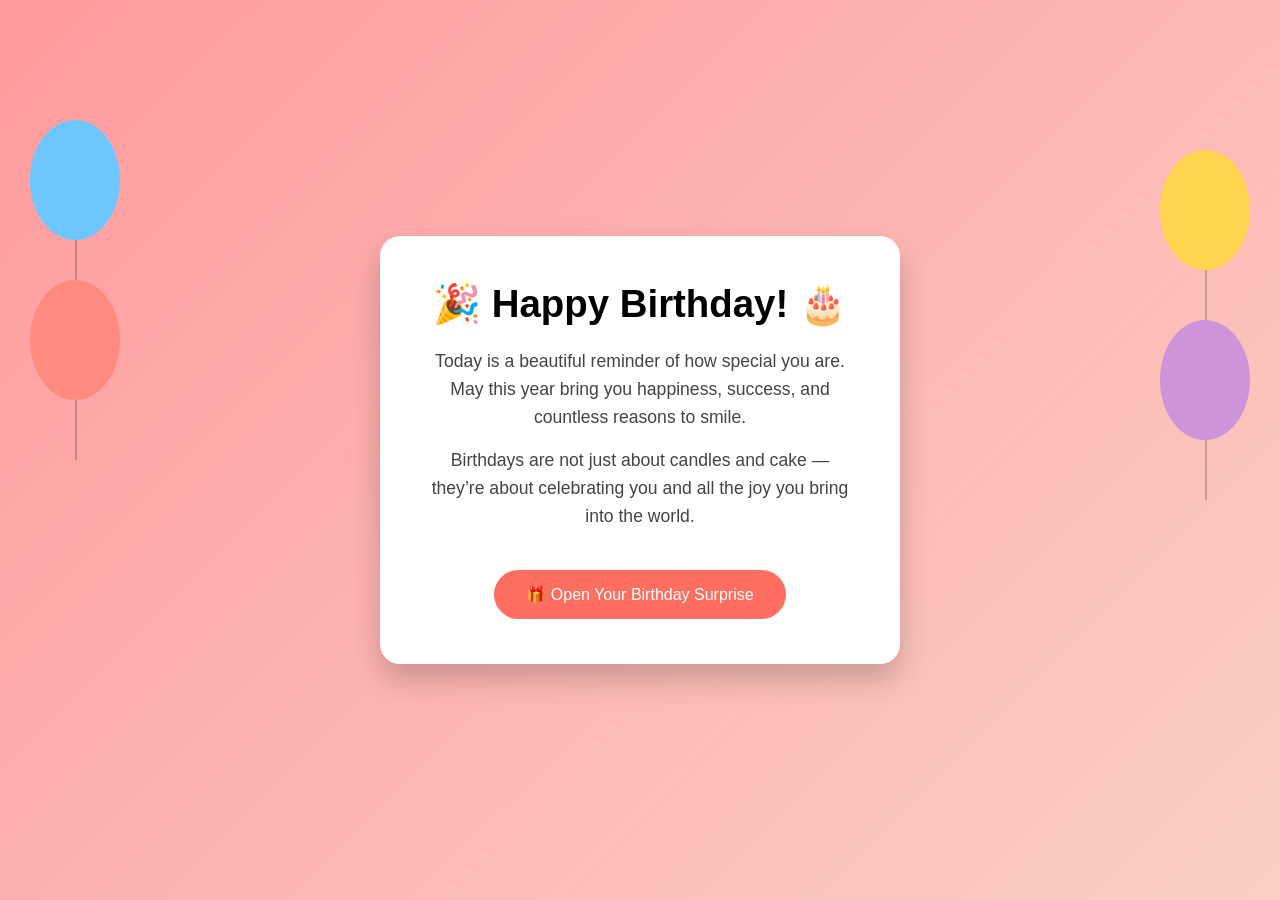
==== index.html @ 6f9cb0cc "add a page and updates" ====
<!DOCTYPE html>
<html lang="en">
<head>
  <meta charset="UTF-8">
  <title>Happy Birthday 🎉</title>
  <meta name="viewport" content="width=device-width, initial-scale=1.0">
  <link rel="stylesheet" href="css/style.css">
</head>
<body>

  <!-- Balloons -->
  <div class="balloon left blue"></div>
  <div class="balloon left red"></div>
  <div class="balloon right yellow"></div>
  <div class="balloon right purple"></div>

  <!-- Confetti -->
  <div class="confetti"></div>

  <!-- Card -->
  <div class="card">
    <h1>🎉 Happy Birthday! 🎂</h1>

    <p>
      Today is a beautiful reminder of how special you are.
      May this year bring you happiness, success, and countless
      reasons to smile.
    </p>

    <p>
      Birthdays are not just about candles and cake —
      they’re about celebrating you and all the joy you bring
      into the world.
    </p>

    <button onclick="goNext()">
      🎁 Open Your Birthday Surprise
    </button>
  </div>

  <script>
    function goNext() {
      window.location.href = "create.html";
    }
  </script>

</body>
</html>
---- css/style.css ----
* {
  margin: 0;
  padding: 0;
  box-sizing: border-box;
  font-family: "Segoe UI", sans-serif;
}

body {
  min-height: 100vh;
  background: linear-gradient(135deg, #ff9a9e, #fad0c4);
  display: flex;
  justify-content: center;
  align-items: center;
  overflow: hidden;
}

/* Card */
.card {
  background: white;
  padding: 45px;
  max-width: 520px;
  text-align: center;
  border-radius: 20px;
  box-shadow: 0 15px 30px rgba(0, 0, 0, 0.2);
  z-index: 2;
}

.card h1 {
  font-size: 2.4rem;
  margin-bottom: 20px;
}

.card p {
  font-size: 1.1rem;
  line-height: 1.6;
  margin-bottom: 15px;
  color: #444;
}

/* Button */
button {
  margin-top: 25px;
  padding: 15px 32px;
  font-size: 1rem;
  border: none;
  border-radius: 30px;
  background: #ff6f61;
  color: white;
  cursor: pointer;
  transition: all 0.25s ease;
}

button:hover {
  transform: translateY(-3px);
  box-shadow: 0 10px 25px rgba(0, 0, 0, 0.25);
}

/* Balloons */
.balloon {
  position: absolute;
  width: 90px;
  height: 120px;
  border-radius: 50%;
  animation: float 6s ease-in-out infinite;
}

.balloon::after {
  content: "";
  position: absolute;
  width: 2px;
  height: 60px;
  background: rgba(0,0,0,0.2);
  bottom: -60px;
  left: 50%;
}

.left { left: 30px; }
.right { right: 30px; }

.blue { background: #6ec6ff; top: 120px; }
.red { background: #ff8a80; top: 280px; }
.yellow { background: #ffd54f; top: 150px; }
.purple { background: #ce93d8; top: 320px; }

@keyframes float {
  0%, 100% { transform: translateY(0); }
  50% { transform: translateY(-20px); }
}
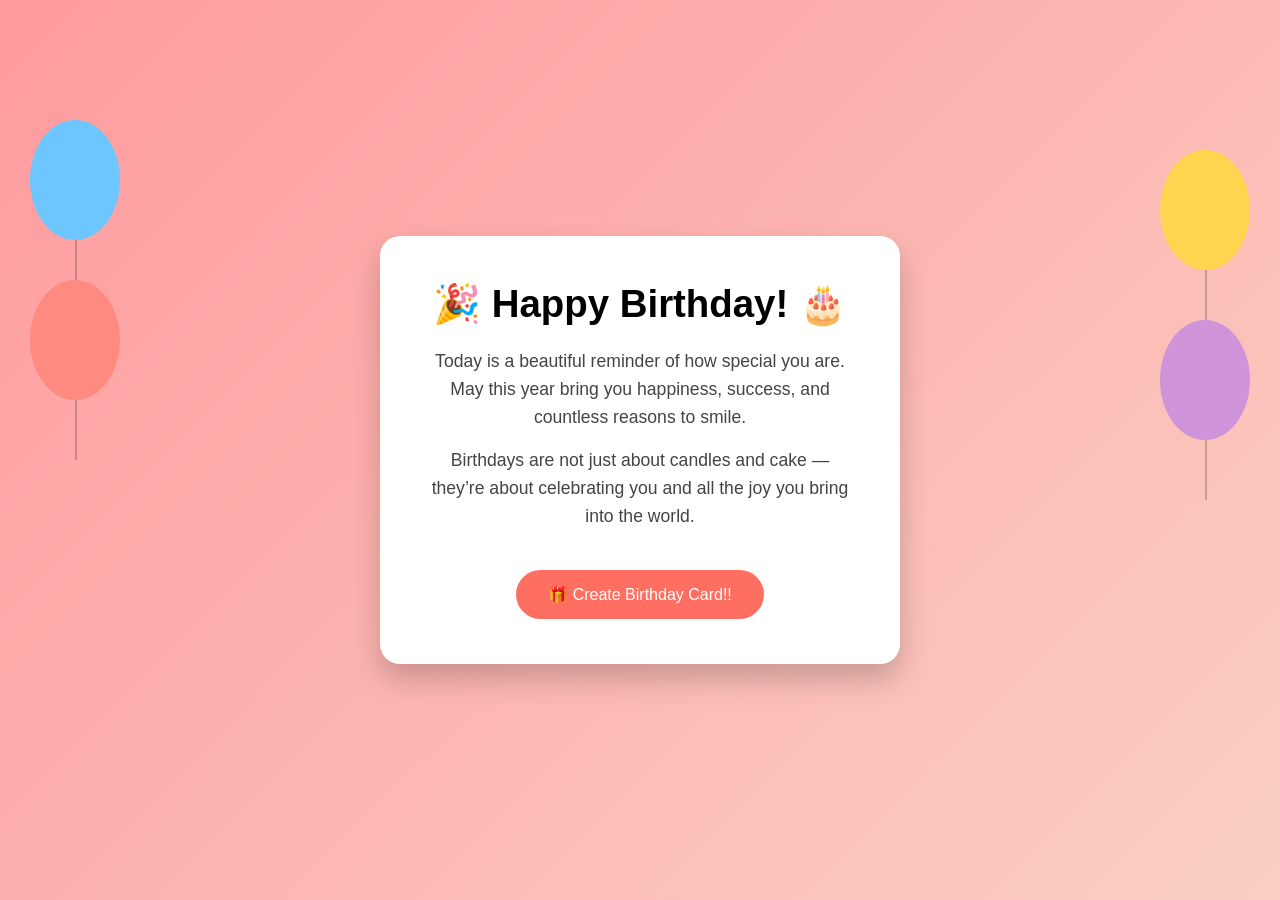
==== commit 9d80f20d: "Stop tracking .DS_Store" ====
--- a/index.html
+++ b/index.html
@@ -34,13 +34,13 @@
     </p>
 
     <button onclick="goNext()">
-      🎁 Open Your Birthday Surprise
+      🎁 Create Birthday Card!!
     </button>
   </div>
 
   <script>
     function goNext() {
-      window.location.href = "create.html";
+      window.location.href = "create.html"; //include here jsfile
     }
   </script>
 
